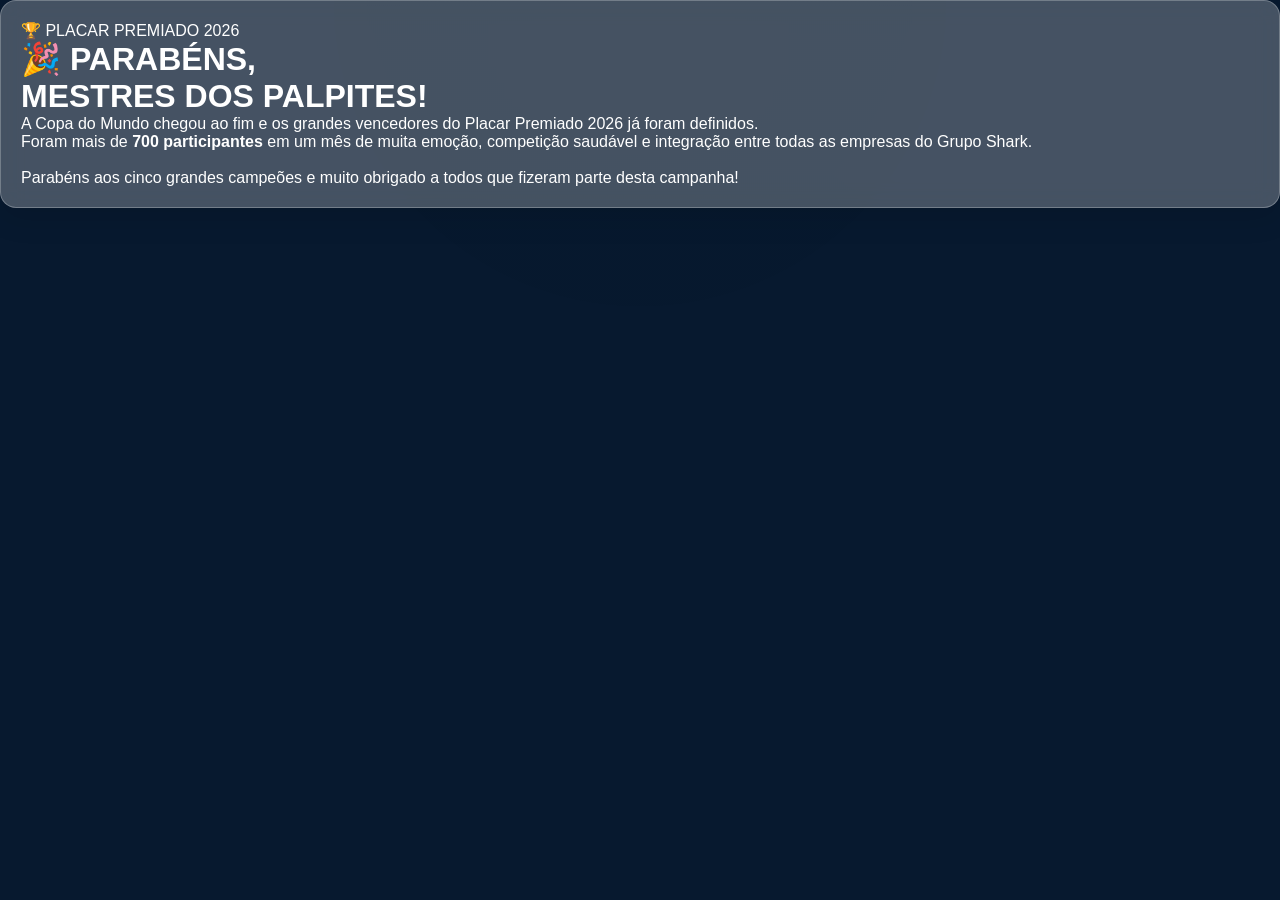
==== index.html @ d7ca9339 "Atualizar o index.html" ====
<!DOCTYPE html>

<html lang="pt-BR">

<head>

    <meta charset="UTF-8">

    <meta name="viewport"
          content="width=device-width, initial-scale=1.0">

    <title>Placar Premiado 2026</title>

    <link rel="stylesheet" href="style.css">

</head>

<body>

<div class="hero">

    <div class="card">

        <div class="copa">

            🏆 PLACAR PREMIADO 2026

        </div>

        <h1>

            🎉 PARABÉNS,<br>

            MESTRES DOS PALPITES!

        </h1>

        <p class="subtitulo">

            A Copa do Mundo chegou ao fim e os grandes vencedores do
            Placar Premiado 2026 já foram definidos.

        </p>

        <p class="texto">

            Foram mais de <strong>700 participantes</strong> em um mês
            de muita emoção, competição saudável e integração entre
            todas as empresas do Grupo Shark.

            <br><br>

            Parabéns aos cinco grandes campeões e muito obrigado a todos
            que fizeram parte desta campanha!

        </p>

    </div>

</div>

</body>

</html>
---- style.css ----
*{
  margin:0;
  padding:0;
  box-sizing:border-box;
}

body{

  background:

  linear-gradient(
    rgba(0,25,50,.40),
    rgba(0,25,50,.50)
  ),

  url('https://images.unsplash.com/photo-1517927033932-b3d18e61fb3a?q=80&w=2070');

  background-size:cover;
  background-position:center;
  background-attachment:fixed;

}

.topo{

  background:#002f6c;

  border-bottom:3px solid #f7c600;

  padding:20px 40px;

  width:100%;

  box-sizing:border-box;

  box-shadow:
    0 4px 15px rgba(0,0,0,.25);

}

.topo .container{

  max-width:1400px;

  margin:auto;

}

.topo h1{

  color:white;

  font-size:56px;

  font-weight:900;

  margin:0;

}

.topo div{

  color:white;

}

.container{
  max-width:1400px;
  margin:auto;
  padding:20px;
}

.card{

  background:rgba(255,255,255,.25);

  backdrop-filter:blur(12px);

  -webkit-backdrop-filter:blur(12px);

  border-radius:16px;

  padding:20px;

  margin-bottom:20px;

  box-shadow:
    0 10px 30px rgba(0,0,0,.10);

  border:1px solid rgba(255,255,255,.25);

}

.card h2{

  margin-bottom:20px;

  color:#ffffff;

  font-weight:900;

   text-shadow:
    0 2px 10px rgba(0,0,0,.55);

}

input,
select{

  width:100%;

  height:52px;

  padding:0 15px;

  border:1px solid #d5dbe3;

  border-radius:10px;

  background:#fff;

  font-size:16px;

  color:#333;

  margin-top:10px;

  margin-bottom:10px;

  outline:none;

  transition:all .2s;

}

button{

  background:#00a651;
  color:#fff;

  border:none;
  border-radius:8px;

  padding:12px 20px;

  margin-top:15px;

  cursor:pointer;

  font-weight:bold;

  transition:0.2s;

}

button:hover{
  transform:scale(1.03);
}


.jogo h3{

  font-size:28px;
  margin-bottom:15px;

  color:#002244;

}

.inputs-jogo input{
  width:120px;
  height:50px;
  text-align:center;
  font-size:20px;
  font-weight:bold;
}

.menu{

  display:flex;
  gap:15px;

  margin-bottom:25px;

}

.menu button{

  background:linear-gradient(
    135deg,
    #002244,
    #004080
  );

  border:none;

}

.top5{

  margin-top:15px;
}

.top5 div{

  padding:10px;
  border-bottom:1px solid rgba(255,255,255,0.2);

}

.login-grid{
  display:grid;
  grid-template-columns:1fr 1fr;
  gap:20px;
  max-width:1400px;
  margin:60px auto;
}

#loading{

  position:fixed;
  inset:0;

  background:rgba(255,255,255,0.8);

  display:none;

  align-items:center;
  justify-content:center;

  z-index:9999;

}

.loader{

  width:60px;
  height:60px;

  border:6px solid #ddd;
  border-top:6px solid #00a651;

  border-radius:50%;

  animation:girar 1s linear infinite;

}

@keyframes girar{

  from{
    transform:rotate(0deg);
  }

  to{
    transform:rotate(360deg);
  }

}

/* REMOVE SETAS INPUT NUMBER */

input[type=number]::-webkit-inner-spin-button,
input[type=number]::-webkit-outer-spin-button {

  -webkit-appearance: none;
  margin: 0;

}

input[type=number] {

  -moz-appearance: textfield;

}


input:focus,
select:focus{

  border-color:#00a651;

  box-shadow:0 0 0 3px rgba(0,166,81,.12);

}

.termo-box{

  margin-top:18px;

}

.termo-label{

  display:flex;

  align-items:center;

  gap:10px;

  font-size:16px;

  cursor:pointer;

  color:#ffffff;

}

.termo-label input[type=checkbox]{

  width:18px;

  height:18px;

  margin:0;

  cursor:pointer;

}

/* ========= HOME HERO ========= */

.hero-home{

  position:relative;

  min-height:100vh;

  background-attachment:fixed;

  background:
  linear-gradient(
    rgba(0,20,40,0.75),
    rgba(0,20,40,0.82)
  ),

  url('https://images.unsplash.com/photo-1517927033932-b3d18e61fb3a?q=80&w=2070');

  background-size:cover;

  background-position:center;

  display:flex;

  align-items:center;

  justify-content:center;

  overflow:hidden;

}

.overlay-home{

  position:absolute;

  inset:0;

  backdrop-filter:blur(2px);

}

.hero-content{

  position:relative;

  z-index:2;
  
  max-width:780px;

  padding:40px;

  text-align:center;

  color:#fff;

}

.hero-logo{

  width:220px;

  height:auto;

  margin-bottom:35px;

  background:transparent;

  padding:0;

  border-radius:0;

  box-shadow:none;

  filter:
    drop-shadow(0 4px 12px rgba(0,0,0,.35));

  transition:.3s;

}

.hero-logo:hover{

  transform:scale(1.05);

}

.copa-badge{

  display:inline-block;

  background:rgba(255,255,255,0.12);

  border:1px solid rgba(255,255,255,0.2);

  padding:10px 20px;

  border-radius:999px;

  margin-bottom:25px;

  font-size:14px;

  letter-spacing:1px;

  backdrop-filter:blur(8px);

}

.hero-home h1{

  font-size:72px;

  line-height:1;

  margin-bottom:25px;

  font-weight:900;

  letter-spacing:-2px;

  text-shadow:
    0 4px 30px rgba(0,0,0,0.4);

}

.hero-home p{

  font-size:24px;

  font-weight:600;

  line-height:1.6;

  max-width:800px;

  margin:0 auto 40px auto;

  color:#fff;

  text-shadow:
    0 2px 8px rgba(0,0,0,0.8);

}

.hero-buttons{

  display:flex;

  justify-content:center;

  gap:20px;

  flex-wrap:wrap;

}

.btn-home{

  background:#00b85c;
  letter-spacing:0.5px;
text-transform:uppercase;

  color:#fff;

  border:none;

  border-radius:14px;

  padding:18px 36px;

  font-size:18px;

  font-weight:700;

  cursor:pointer;

  transition:0.25s;

  box-shadow:
    0 10px 30px rgba(0,184,92,0.3);
    

}

.btn-home:hover{

  transform:
    translateY(-3px)
    scale(1.03);

}



body::before{

  content:'🏆';

  position:fixed;

  right:30px;

  bottom:20px;

  font-size:120px;

  opacity:.03;

  pointer-events:none;

  z-index:0;

}



.confronto-copa{

  display:flex;

  align-items:center;

  justify-content:center;

  gap:15px;

  text-align:center;

  font-size:30px;

  color:#002244;

  margin-bottom:15px;

}

.vs-copa{

  color:#00a651;

  font-size:36px;

  font-weight:900;

}



/* ======================================== */
/* CHAVEAMENTO FIFA */
/* ======================================== */

.chaveamento-fifa{

  display:flex;

  gap:15px;

  align-items:center;

  overflow-x:auto;

  padding:20px;

}

.coluna-fase{

  min-width:220px;

}

/* OITAVAS */

.oitavas .partida-fifa{

  margin-bottom:32px;

}

/* QUARTAS */

.quartas{

  margin-top:70px;

}

.quartas .partida-fifa{

  margin-bottom:68px;

}

/* SEMIFINAL */

.semi{

  margin-top:140px;

}

.semi .partida-fifa{

  margin-bottom:140px;

}

/* FINAL */

.final{

  margin-top:200px;

}

/* TITULOS */

.titulo-fase{

  text-align:center;

  font-size:18px;

  font-weight:800;

  color:#002244;

  margin-bottom:10px;

}

/* PARTIDAS */

.partida-fifa{

  background:#fff;

  border-left:5px solid #00a651;

  border-radius:16px;

  margin-bottom:16px;

  min-width:240px;

  overflow:hidden;

  box-shadow:
    0 4px 12px rgba(0,0,0,.08);

}

/* TIMES */

.time-fifa{

  padding:12px 14px;

  font-size:14px;

  font-weight:700;

  color:#002244;

}

.time-fifa + .time-fifa{

  border-top:1px solid #edf2f7;

}

/* REMOVE TODAS AS LINHAS */

.partida-fifa::before,
.partida-fifa::after{

  display:none !important;

}

/* ========================= */
/* PALPITES MATA-MATA */
/* ========================= */

.grade-mata{

  display:grid;

  grid-template-columns:
    repeat(auto-fill,minmax(350px,350px));

  gap:15px;

  margin-top:15px;

  justify-content:start;

}

.mata-palpite{

  background:#fff;

  border-radius:18px;

  padding:18px;

  border:1px solid #e5e7eb;

  box-shadow:
    0 6px 20px rgba(0,0,0,.08);

}

.confronto-titulo{

  display:flex;

  justify-content:center;

  align-items:center;

  gap:15px;

  margin-bottom:15px;

}

.time-confronto{

  display:flex;

  flex-direction:column;

  align-items:center;

  gap:6px;

}

.bandeira-time{

  font-size:28px;

}

.nome-time{

  font-size:16px;

  font-weight:800;

  color:#002244;

}

.vs-mata{

  color:#00a651;

  font-size:22px;

  font-weight:900;

}

.escolha-vencedor{

  display:grid;

  grid-template-columns:1fr 1fr;

  gap:10px;

}

.btn-time{

  background:#ffffff !important;
  
  color:#002244 !important;

  border:2px solid #d8e0e8;

  border-radius:12px;

  padding:12px;

  min-height:50px;

  margin-top:0;

  font-size:14px;

  font-weight:700;

}

.btn-time:hover{

  border-color:#00a651;

  background:#f5fff8;

}

.btn-time.selecionado{

  background:#f0fff6 !important;

  border:3px solid #00a651;

  color:#00a651 !important;

  font-weight:900;

  box-shadow:
    0 0 0 4px rgba(0,166,81,.12);

}

/* ======================================== */
/* PERFIL */
/* ======================================== */

.perfil-grid{

  display:grid;

  grid-template-columns:
    repeat(auto-fit,minmax(220px,1fr));

  gap:15px;

}

.perfil-item{

  background:#f8fafc;

  border-radius:12px;

  padding:15px;

  border:1px solid #e5e7eb;

  overflow:hidden;

}

.perfil-item strong{

  display:block;

  color:#002244;

  margin-bottom:5px;

  font-size:14px;

}

.perfil-item span{

  font-size:16px;

  font-weight:700;

  color:#333;

  display:block;

  white-space:nowrap;

  overflow:hidden;

  text-overflow:ellipsis;

}

.perfil-kpis{

  display:grid;

  grid-template-columns:
    repeat(4,1fr);

  gap:15px;

  margin-top:25px;

}

.kpi-perfil{

  text-align:center;

  background:#fff;

  border-radius:18px;

  padding:25px;

  box-shadow:
    0 4px 15px rgba(0,0,0,.08);

}

.kpi-perfil h3{

  font-size:34px;

  color:#00a651;

  margin:10px 0;

}

.kpi-perfil span{

  color:#666;

  font-size:14px;

  font-weight:600;

}

.perfil-historico{

  margin-top:25px;

  background:#fff;

  border-radius:16px;

  padding:20px;

  box-shadow:
    0 4px 12px rgba(0,0,0,.08);

}

.perfil-historico h3{

  color:#002244;

  margin-bottom:15px;

}

.item-historico{

  padding:10px 0;

  border-bottom:1px solid #edf2f7;

}

.item-historico:last-child{

  border-bottom:none;

}

.btn-regulamento{

  display:inline-block;

  background:#00a651;

  color:#fff;

  padding:12px 20px;

  border-radius:10px;

  text-decoration:none;

  font-weight:700;

}

/* ========================= */
/* PREMIAÇÃO COPA */
/* ========================= */

.premios-topo{

  display:flex;

  justify-content:center;

  align-items:flex-start;

  gap:25px;

  margin-bottom:30px;

  flex-wrap:wrap;

}

.premios-baixo{

  display:flex;

  justify-content:center;

  gap:25px;

  flex-wrap:wrap;

}

.premio-card{

  width:260px;

  background:#fff;

  border-radius:18px;

  overflow:hidden;

  position:relative;

  text-align:center;

  box-shadow:
    0 8px 20px rgba(0,0,0,.10);

  transition:.25s;

}

.premio-card:hover{

  transform:translateY(-6px);

}

.premio-card::before{

  content:'';

  position:absolute;

  top:8px;
  left:8px;
  right:8px;
  bottom:8px;

  border:2px solid #e2e8f0;

  pointer-events:none;

}

.premio-img{

  width:100%;

  height:260px;

  object-fit:cover;

  border:4px solid #ececec;

}

.premio-posicao{

  font-size:22px;

  font-weight:900;

  color:#002244;

  margin-top:15px;

}

.premio-card p{

  padding:0 15px 20px;

  color:#555;

  font-weight:600;

}

/* CORES */

.ouro{
  border-top:8px solid #FFD700;
}

.prata{
  border-top:8px solid #C0C0C0;
}

.bronze{
  border-top:8px solid #CD7F32;
}

/* ========================= */
/* TOP 3 FIFA                */
/* ========================= */

.rk1{

  border-top:8px solid #FFD700;

}

.rk2{

  border-top:8px solid #C0C0C0;

}

.rk3{

  border-top:8px solid #CD7F32;

}

.rk4{

  border-top:8px solid #3498db;

}

.rk5{

  border-top:8px solid #9b59b6;

}

/* ======================================== */
/* MOBILE PERFIL */
/* ======================================== */

@media(max-width:768px){

  .perfil-kpis{

    grid-template-columns:
      repeat(2,1fr);

  }

}

/* ======================================== */
/* MOBILE */
/* ======================================== */

@media(max-width:768px){

  /* TOPO */

  .topo h1{

    font-size:28px;

  }

  .container{

    padding:10px;

  }

  /* MENU */

  .menu{

    display:grid;

    grid-template-columns:1fr 1fr;

    gap:10px;

  }

  .menu button{

    width:100%;

    margin-top:0;

  }

  /* LOGIN */

  .login-grid{

    grid-template-columns:1fr;

  }

  /* JOGOS */

  .inputs-jogo input{

    font-size:20px;

  }

  /* HERO */

  .hero-home{

    min-height:auto;

    padding:40px 20px;

  }

  .hero-home h1{

    font-size:42px;

    line-height:1.1;

  }

  .hero-home p{

    font-size:18px;

  }

  .hero-logo{

    width:100px;

  }

  .hero-content{

    padding:20px;

  }

  .hero-buttons{

    flex-direction:column;

  }

  .btn-home{

    width:100%;

  }

  /* PREMIAÇÃO */

  .premios-topo,
  .premios-baixo{

    flex-direction:column;

    align-items:center;

    gap:20px;

  }

  .premio-card{

    width:100%;

    max-width:320px;

    min-height:auto;

  }

  .ouro,
  .prata,
  .bronze{

    transform:none;

  }

  /* CHAVEAMENTO */

  .chaveamento-fifa{

    overflow-x:auto;

    padding:10px;

  }

  .coluna-fase{

    min-width:220px;

  }

  .partida-fifa{

    min-width:220px;

  }

  /* PALPITES MATA-MATA */

  .grade-mata{

    grid-template-columns:1fr;

  }

  .confronto-titulo{

    flex-wrap:wrap;

    gap:8px;

  }

  .escolha-vencedor{

    grid-template-columns:1fr;

  }

  .btn-time{

    width:100%;

  }

}


/* ===================================== */
/* RANKING ESTILO PREMIAÇÃO */
/* ===================================== */

.ranking-card{

  width:180px;

  background:#fff;

  border-radius:18px;

  overflow:hidden;

  position:relative;

  text-align:center;

  box-shadow:
    0 8px 20px rgba(0,0,0,.10);

  transition:.25s;

}

.ranking-card:hover{

  transform:translateY(-6px);

}

.ranking-card::before{

  content:'';

  position:absolute;

  top:8px;
  left:8px;
  right:8px;
  bottom:8px;

  border:2px solid #e2e8f0;

  pointer-events:none;

}
.ranking-img{

  width:100%;

  height:90px;

  display:flex;

  align-items:center;

  justify-content:center;

  font-size:50px;

  border:4px solid #ececec;

}

.ranking-posicao{

  font-size:18px;

  font-weight:900;

  color:#002244;

  margin-top:15px;

}

.ranking-card p{

  padding:0 15px 20px;

  color:#555;

  font-weight:600;

}

.ranking-card p strong{

  display:block;

  margin-top:10px;

  font-size:22px;

  color:#00a651;

}

.ranking-nome{

  min-height:45px;

  display:flex;

  align-items:center;

  justify-content:center;

  text-align:center;

  padding:0 8px;

  font-size:15px;

  font-weight:800;

  color:#444;

  line-height:1.1;

}

.ranking-selo{

  position:absolute;

  top:10px;

  right:-30px;

  background:#00a651;

  color:#fff;

  font-size:10px;

  font-weight:700;

  padding:4px 35px;

  transform:rotate(45deg);

  z-index:10;

}

.top5-fifa{
  display:flex !important;
  justify-content:center;
  align-items:flex-start;
  gap:20px;
  flex-wrap:wrap;
}

body::before{

  content:'';

  position:fixed;

  inset:0;

  background:
    radial-gradient(
      circle at top center,
      rgba(255,215,0,.12),
      transparent 60%
    );

  pointer-events:none;

  z-index:-1;

}

.regulamento-bloco{

  background:rgba(255,255,255,.35);

  backdrop-filter:blur(8px);

  border:1px solid rgba(255,255,255,.15);

  border-radius:16px;

  padding:25px;

  margin-bottom:20px;

}

.regulamento-bloco h3{

  color:#002244;

  margin-bottom:15px;

  font-size:28px;

  font-weight:900;

  text-shadow:none;

}

.regulamento-bloco ul{

  list-style:none;

  padding:0;

}

.regulamento-bloco li{

  color:#1f2937;

  line-height:1.8;

  margin-bottom:10px;

  font-weight:600;

  text-shadow:none;

}

/* ======================================== */
/* MOBILE FINAL - AJUSTES GERAIS */
/* ======================================== */

@media (max-width:768px){

  body{
    overflow-x:hidden;
  }

  .container{
    padding:8px;
  }

  .card{
    padding:15px;
    border-radius:12px;
  }

  /* TOPO */

  .topo{
    padding:12px;
  }

  .topo h1{
    font-size:26px !important;
  }

  /* HERO */

  .hero-content{
    padding:15px;
  }

  .hero-logo{
    width:120px;
    margin-bottom:20px;
  }

  .hero-home h1{
    font-size:48px !important;
    line-height:1.1;
    margin-bottom:15px;
  }

  .hero-home p{
    font-size:16px !important;
    line-height:1.5;
    margin-bottom:25px;
  }

  .hero-buttons{
    gap:10px;
  }

  .btn-home{
    width:100%;
    min-width:unset !important;
    padding:15px;
    font-size:16px;
  }

  /* LOGIN */

  .login-grid{
    display:block !important;
  }

  #login,
  #cadastro{
    width:100%;
    margin-bottom:20px;
  }

  /* MENU */

  .menu{
    display:grid;
    grid-template-columns:1fr 1fr;
    gap:8px;
  }

  .menu button{
    width:100%;
    font-size:13px;
    padding:10px;
  }

  /* JOGOS */

  .jogo h3{
    font-size:20px;
    text-align:center;
  }

  .inputs-jogo{
    gap:10px;
  }

  .inputs-jogo input{
    height:50px;
    font-size:22px;
  }

  /* PERFIL */

  .perfil-grid{
    grid-template-columns:1fr;
  }

  .perfil-kpis{
    grid-template-columns:1fr 1fr;
    gap:10px;
  }

  .kpi-perfil{
    padding:15px;
  }

  .kpi-perfil h3{
    font-size:26px;
  }

  /* ESTATÍSTICAS */

  #estatisticasPainel > div{
    grid-template-columns:1fr !important;
  }

  /* CLASSIFICAÇÃO */

  table{
    min-width:650px;
  }

  /* PREMIAÇÃO */

  .premio-card{
    width:100%;
    max-width:320px;
  }

  .premio-img{
    height:220px;
    object-fit:contain;
    background:#fff;
  }

  /* RANKING */

  .top5-fifa{
    display:grid !important;
    grid-template-columns:1fr !important;
  }

  .ranking-card{
    width:100% !important;
    flex:none !important;
  }

}

.link-regulamento{

  color:#ffffff !important;

  font-size:13px;

  font-weight:600;

  text-decoration:underline;

  text-underline-offset:3px;

}

.link-regulamento:visited{

  color:#ffffff !important;

}

.link-regulamento:hover{

  opacity:.85;

}

/* ======================================== */
/* PALPITES */
/* ======================================== */

#listaJogos{

  width:100%;

}

.jogo{

  width:calc(50% - 10px);

  display:inline-block;

  vertical-align:top;

  background:rgba(255,255,255,.92);

  border-radius:18px;

  padding:25px;

  margin-bottom:20px;

  box-sizing:border-box;

  box-shadow:
    0 8px 20px rgba(0,0,0,.12);

}

.jogo h3{

  color:#002244;

  font-size:34px;

  font-weight:900;

  margin-bottom:15px;

}

.jogo p{

  color:#555;

  margin-bottom:8px;

  font-size:16px;

}

.jogo input{

  width:100px !important;

  height:55px;

  text-align:center;

  font-size:28px;

  font-weight:900;

  margin:0;

}

@media(max-width:900px){

  .jogo{

    width:100%;

  }

}



*{

    margin:0;
    padding:0;
    box-sizing:border-box;

}

body{

    font-family:Arial,Helvetica,sans-serif;

    background:#07192f;

    color:#fff;

    min-height:100vh;

}
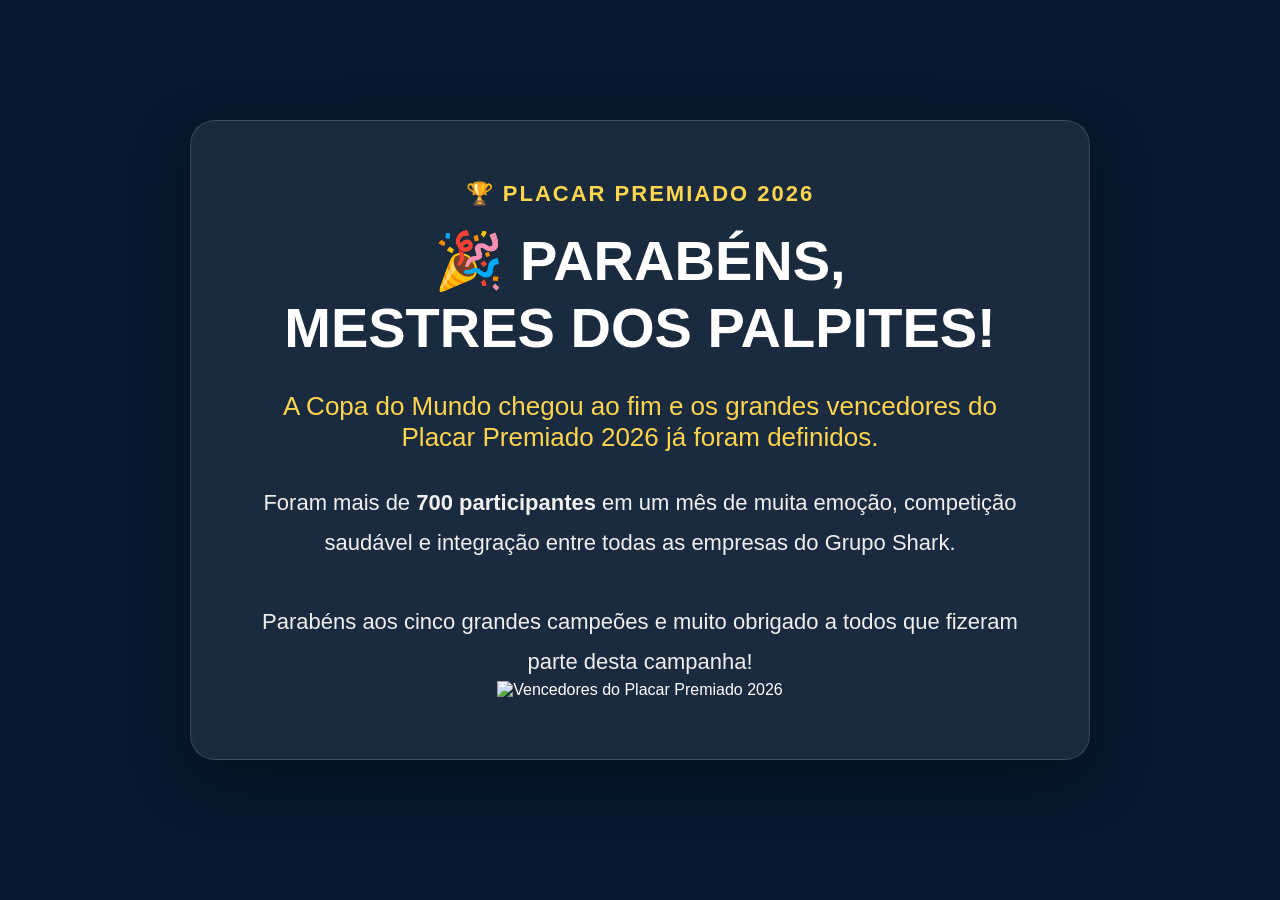
==== commit ca4907f0: "Atualizar o index.html" ====
--- a/index.html
+++ b/index.html
@@ -55,6 +55,18 @@
 
         </p>
 
+<div class="fotoVencedores">
+
+    <img
+
+        src="img/vencedores2026.jpg"
+
+        alt="Vencedores do Placar Premiado 2026"
+
+    >
+
+</div>
+
     </div>
 
 </div>
--- a/style.css
+++ b/style.css
@@ -1884,4 +1884,84 @@
 
     min-height:100vh;
 
+}
+
+.hero{
+
+    min-height:100vh;
+
+    display:flex;
+
+    justify-content:center;
+
+    align-items:center;
+
+    padding:40px;
+
+}
+
+.card{
+
+    width:100%;
+
+    max-width:900px;
+
+    background:rgba(255,255,255,.08);
+
+    border:1px solid rgba(255,255,255,.15);
+
+    border-radius:25px;
+
+    padding:60px;
+
+    text-align:center;
+
+    backdrop-filter:blur(10px);
+
+    box-shadow:0 20px 60px rgba(0,0,0,.35);
+
+}
+
+.copa{
+
+    color:#FFD54F;
+
+    font-size:22px;
+
+    font-weight:bold;
+
+    letter-spacing:2px;
+
+    margin-bottom:20px;
+
+}
+
+h1{
+
+    font-size:56px;
+
+    line-height:1.2;
+
+    margin-bottom:30px;
+
+}
+
+.subtitulo{
+
+    font-size:26px;
+
+    color:#FFD54F;
+
+    margin-bottom:30px;
+
+}
+
+.texto{
+
+    font-size:22px;
+
+    line-height:1.8;
+
+    color:#f0f0f0;
+
 }
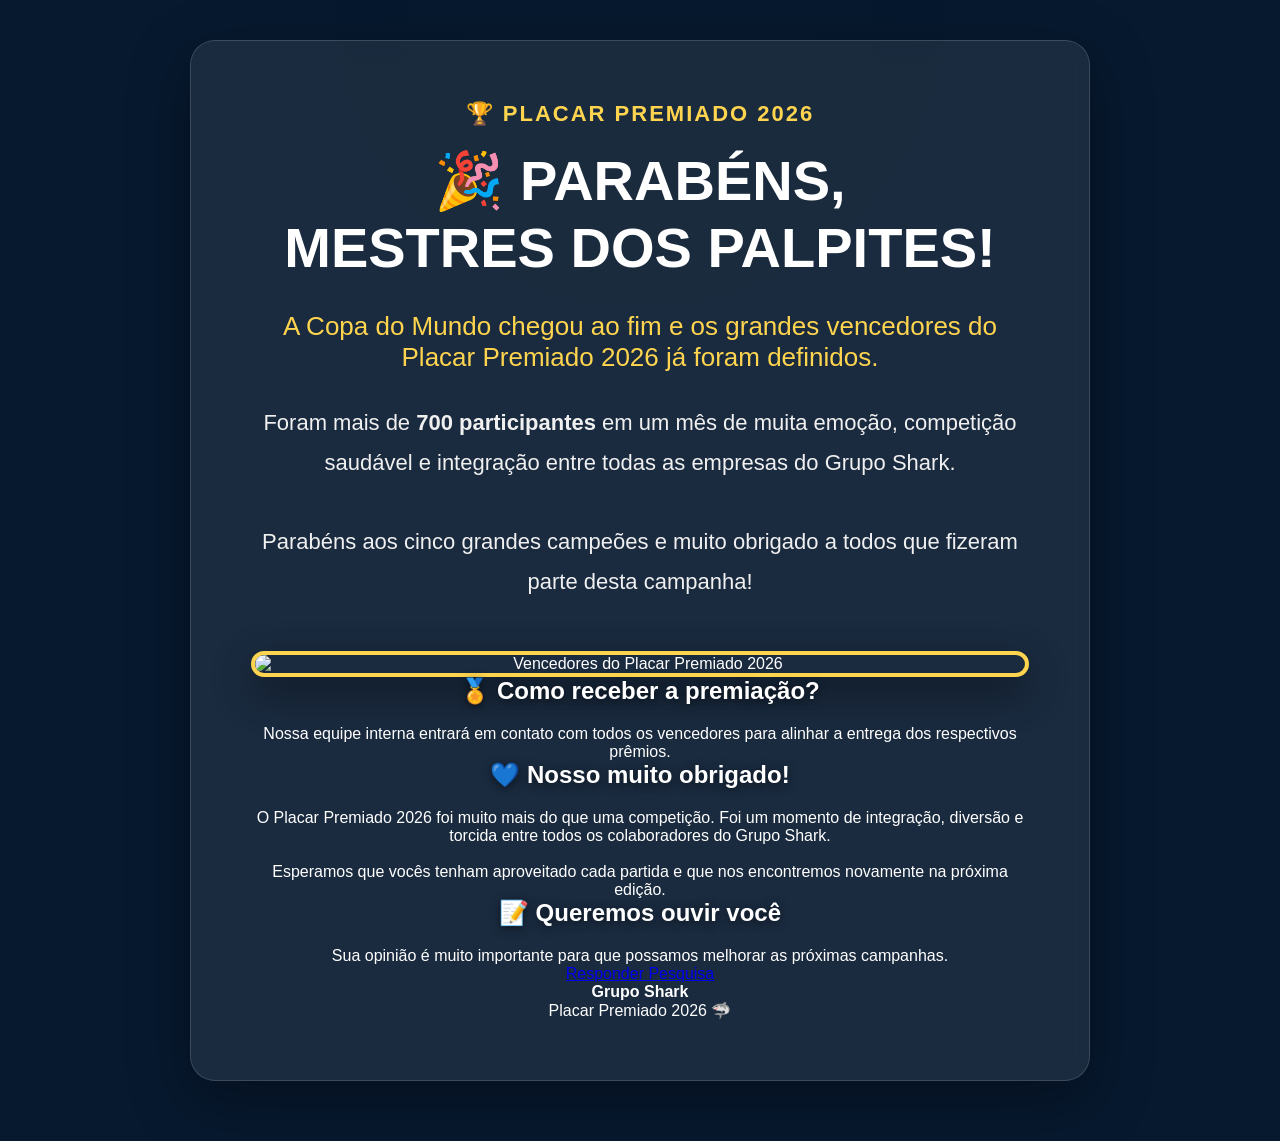
==== commit 4fcd22b1: "Atualizar o index.html" ====
--- a/index.html
+++ b/index.html
@@ -67,6 +67,79 @@
 
 </div>
 
+<div class="informacoes">
+
+    <div class="bloco">
+
+        <h2>🏅 Como receber a premiação?</h2>
+
+        <p>
+
+            Nossa equipe interna entrará em contato com todos os vencedores
+            para alinhar a entrega dos respectivos prêmios.
+
+        </p>
+
+    </div>
+
+    <div class="bloco">
+
+        <h2>💙 Nosso muito obrigado!</h2>
+
+        <p>
+
+            O Placar Premiado 2026 foi muito mais do que uma competição.
+            Foi um momento de integração, diversão e torcida entre todos os
+            colaboradores do Grupo Shark.
+
+            <br><br>
+
+            Esperamos que vocês tenham aproveitado cada partida e que nos
+            encontremos novamente na próxima edição.
+
+        </p>
+
+    </div>
+
+    <div class="bloco">
+
+        <h2>📝 Queremos ouvir você</h2>
+
+        <p>
+
+            Sua opinião é muito importante para que possamos melhorar
+            as próximas campanhas.
+
+        </p>
+
+        <a
+
+            href="https://forms.gle/aRUSyw2j5bF3uCq7A"
+
+            target="_blank"
+
+            class="botao"
+
+        >
+
+            Responder Pesquisa
+
+        </a>
+
+    </div>
+
+</div>
+
+<footer>
+
+    <strong>Grupo Shark</strong>
+
+    <br>
+
+    Placar Premiado 2026 🦈
+
+</footer>
+
     </div>
 
 </div>
--- a/style.css
+++ b/style.css
@@ -1964,4 +1964,37 @@
 
     color:#f0f0f0;
 
+}
+
+.fotoVencedores{
+
+    margin-top:50px;
+
+}
+
+.fotoVencedores img{
+
+    width:100%;
+
+    max-width:850px;
+
+    display:block;
+
+    margin:auto;
+
+    border-radius:20px;
+
+    border:4px solid #FFD54F;
+
+    box-shadow:
+        0 15px 40px rgba(0,0,0,.45);
+
+    transition:.4s;
+
+}
+
+.fotoVencedores img:hover{
+
+    transform:scale(1.02);
+
 }
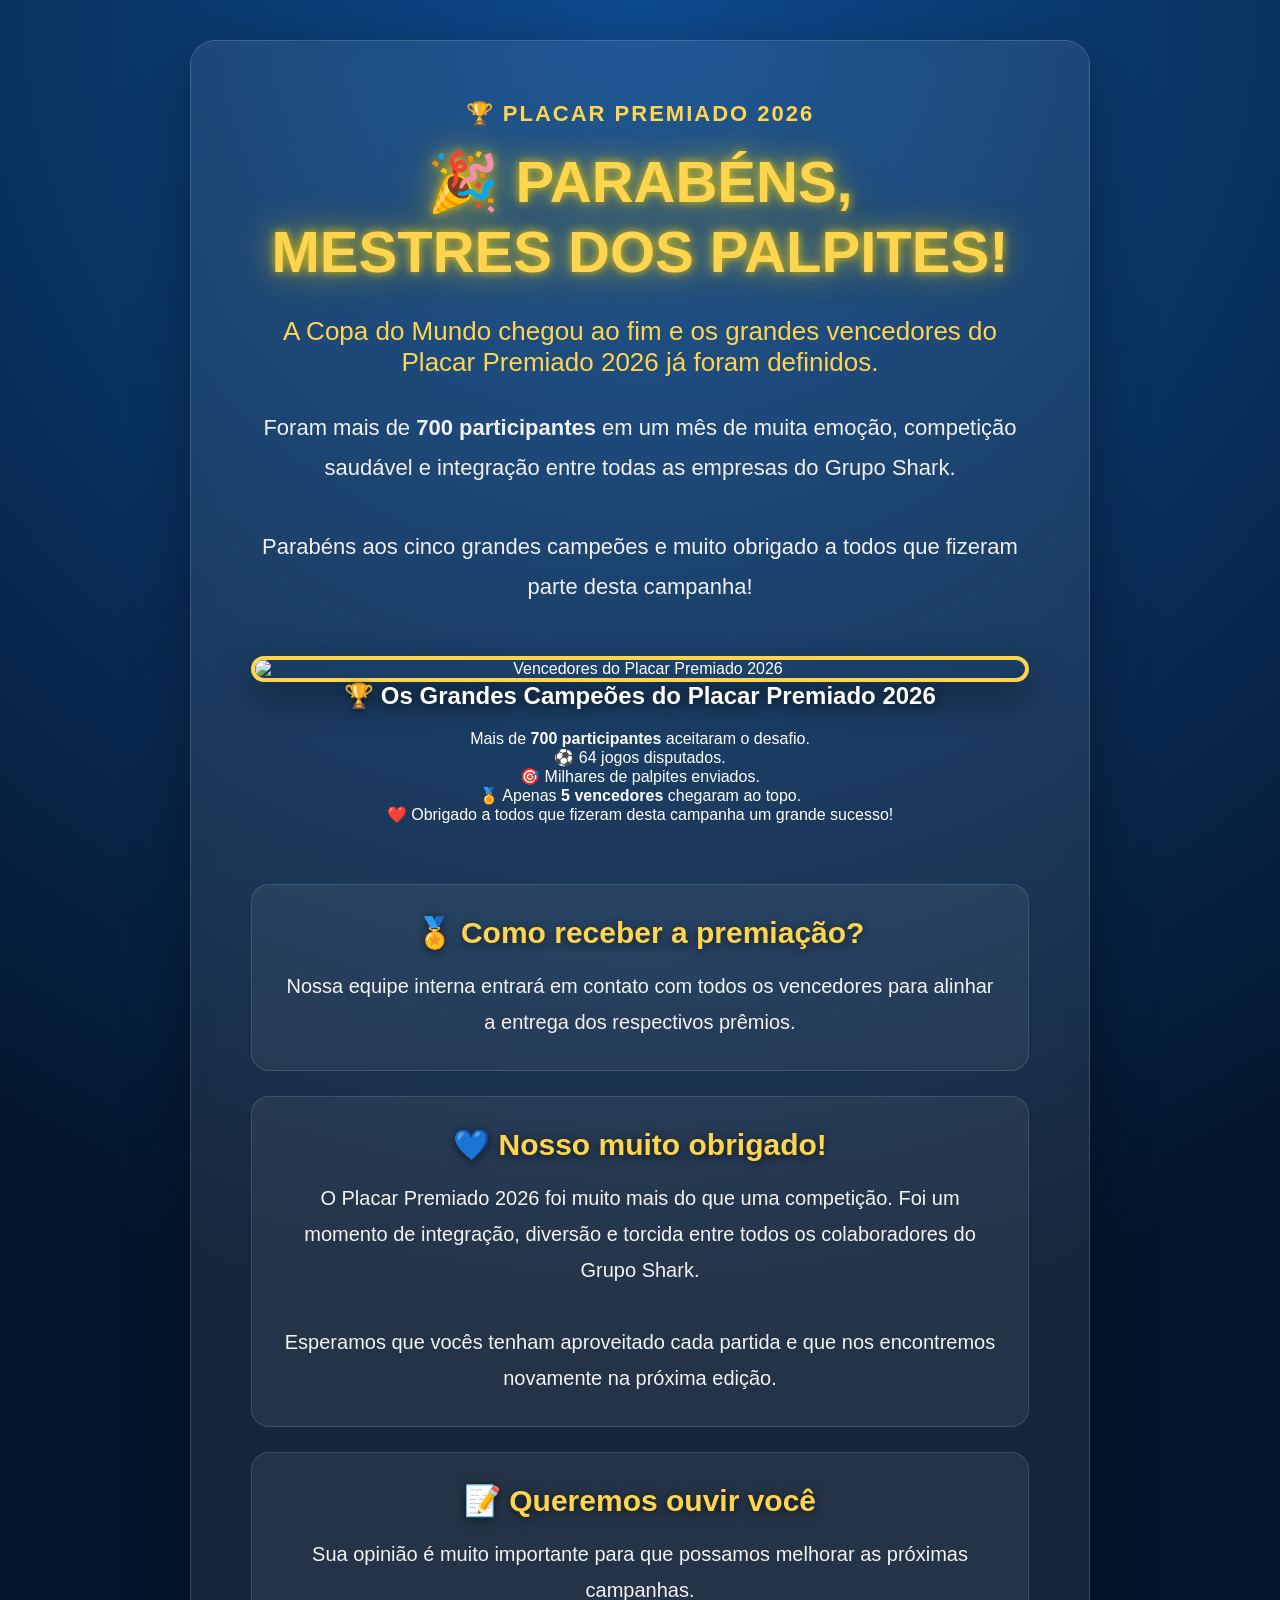
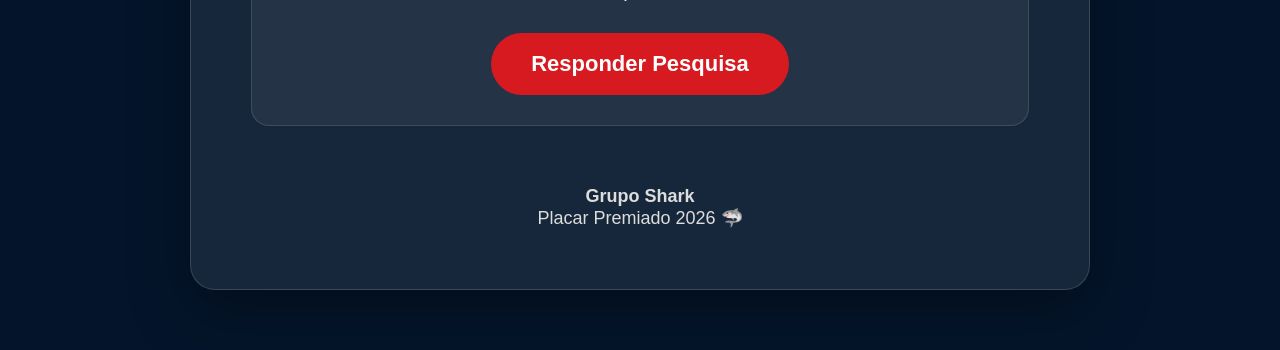
==== commit 920a4fc8: "Atualizar o index.html" ====
--- a/index.html
+++ b/index.html
@@ -67,6 +67,48 @@
 
 </div>
 
+<div class="destaque">
+
+    <h2>
+
+        🏆 Os Grandes Campeões do Placar Premiado 2026
+
+    </h2>
+
+    <div class="linha"></div>
+
+    <p>
+
+        Mais de <strong>700 participantes</strong> aceitaram o desafio.
+
+    </p>
+
+    <p>
+
+        ⚽ 64 jogos disputados.
+
+    </p>
+
+    <p>
+
+        🎯 Milhares de palpites enviados.
+
+    </p>
+
+    <p>
+
+        🏅 Apenas <strong>5 vencedores</strong> chegaram ao topo.
+
+    </p>
+
+    <p>
+
+        ❤️ Obrigado a todos que fizeram desta campanha um grande sucesso!
+
+    </p>
+
+</div>
+
 <div class="informacoes">
 
     <div class="bloco">
@@ -144,6 +186,51 @@
 
 </div>
 
+
+<script src="https://cdn.jsdelivr.net/npm/canvas-confetti@1.9.3/dist/confetti.browser.min.js"></script>
+
+<script>
+
+window.onload=function(){
+
+    const fim=Date.now()+5000;
+
+    const intervalo=setInterval(()=>{
+
+        if(Date.now()>fim){
+
+            clearInterval(intervalo);
+
+            return;
+
+        }
+
+        confetti({
+
+            particleCount:6,
+
+            spread:80,
+
+            origin:{x:0}
+
+        });
+
+        confetti({
+
+            particleCount:6,
+
+            spread:80,
+
+            origin:{x:1}
+
+        });
+
+    },250);
+
+};
+
+</script>
+
 </body>
 
 </html>
--- a/style.css
+++ b/style.css
@@ -1878,12 +1878,15 @@
 
     font-family:Arial,Helvetica,sans-serif;
 
-    background:#07192f;
+    background:
+    radial-gradient(circle at top,#0d4c8f,#04152b 65%);
 
     color:#fff;
 
     min-height:100vh;
 
+    overflow-x:hidden;
+
 }
 
 .hero{
@@ -1938,11 +1941,23 @@
 
 h1{
 
-    font-size:56px;
+    font-size:58px;
 
     line-height:1.2;
 
     margin-bottom:30px;
+
+    color:#FFD54F;
+
+    text-shadow:
+
+        0 0 10px rgba(255,215,0,.8),
+
+        0 0 30px rgba(255,215,0,.5),
+
+        0 0 60px rgba(255,215,0,.3);
+
+    animation:brilho 2s infinite alternate;
 
 }
 
@@ -1997,4 +2012,140 @@
 
     transform:scale(1.02);
 
+}
+
+.informacoes{
+
+    margin-top:60px;
+
+}
+
+.bloco{
+
+    background:rgba(255,255,255,.06);
+
+    border:1px solid rgba(255,255,255,.12);
+
+    border-radius:18px;
+
+    padding:30px;
+
+    margin-bottom:25px;
+
+}
+
+.bloco h2{
+
+    color:#FFD54F;
+
+    margin-bottom:18px;
+
+    font-size:30px;
+
+}
+
+.bloco p{
+
+    font-size:20px;
+
+    line-height:1.8;
+
+    color:#f3f3f3;
+
+}
+
+.botao{
+
+    display:inline-block;
+
+    margin-top:25px;
+
+    padding:18px 40px;
+
+    background:#d71920;
+
+    color:#fff;
+
+    text-decoration:none;
+
+    border-radius:50px;
+
+    font-size:22px;
+
+    font-weight:bold;
+
+    transition:.3s;
+
+}
+
+.botao:hover{
+
+    background:#b90f1b;
+
+    transform:scale(1.05);
+
+}
+
+footer{
+
+    margin-top:60px;
+
+    text-align:center;
+
+    color:#ddd;
+
+    font-size:18px;
+
+}
+
+@keyframes brilho{
+
+    from{
+
+        text-shadow:
+
+            0 0 10px #FFD54F,
+
+            0 0 25px #FFD54F;
+
+    }
+
+    to{
+
+        text-shadow:
+
+            0 0 20px #FFD54F,
+
+            0 0 50px #FFD54F,
+
+            0 0 80px #FFD54F;
+
+    }
+
+}
+
+.card{
+
+    animation:subir 1s ease;
+
+}
+
+@keyframes subir{
+
+    from{
+
+        opacity:0;
+
+        transform:translateY(60px);
+
+    }
+
+    to{
+
+        opacity:1;
+
+        transform:translateY(0);
+
+    }
+
 }
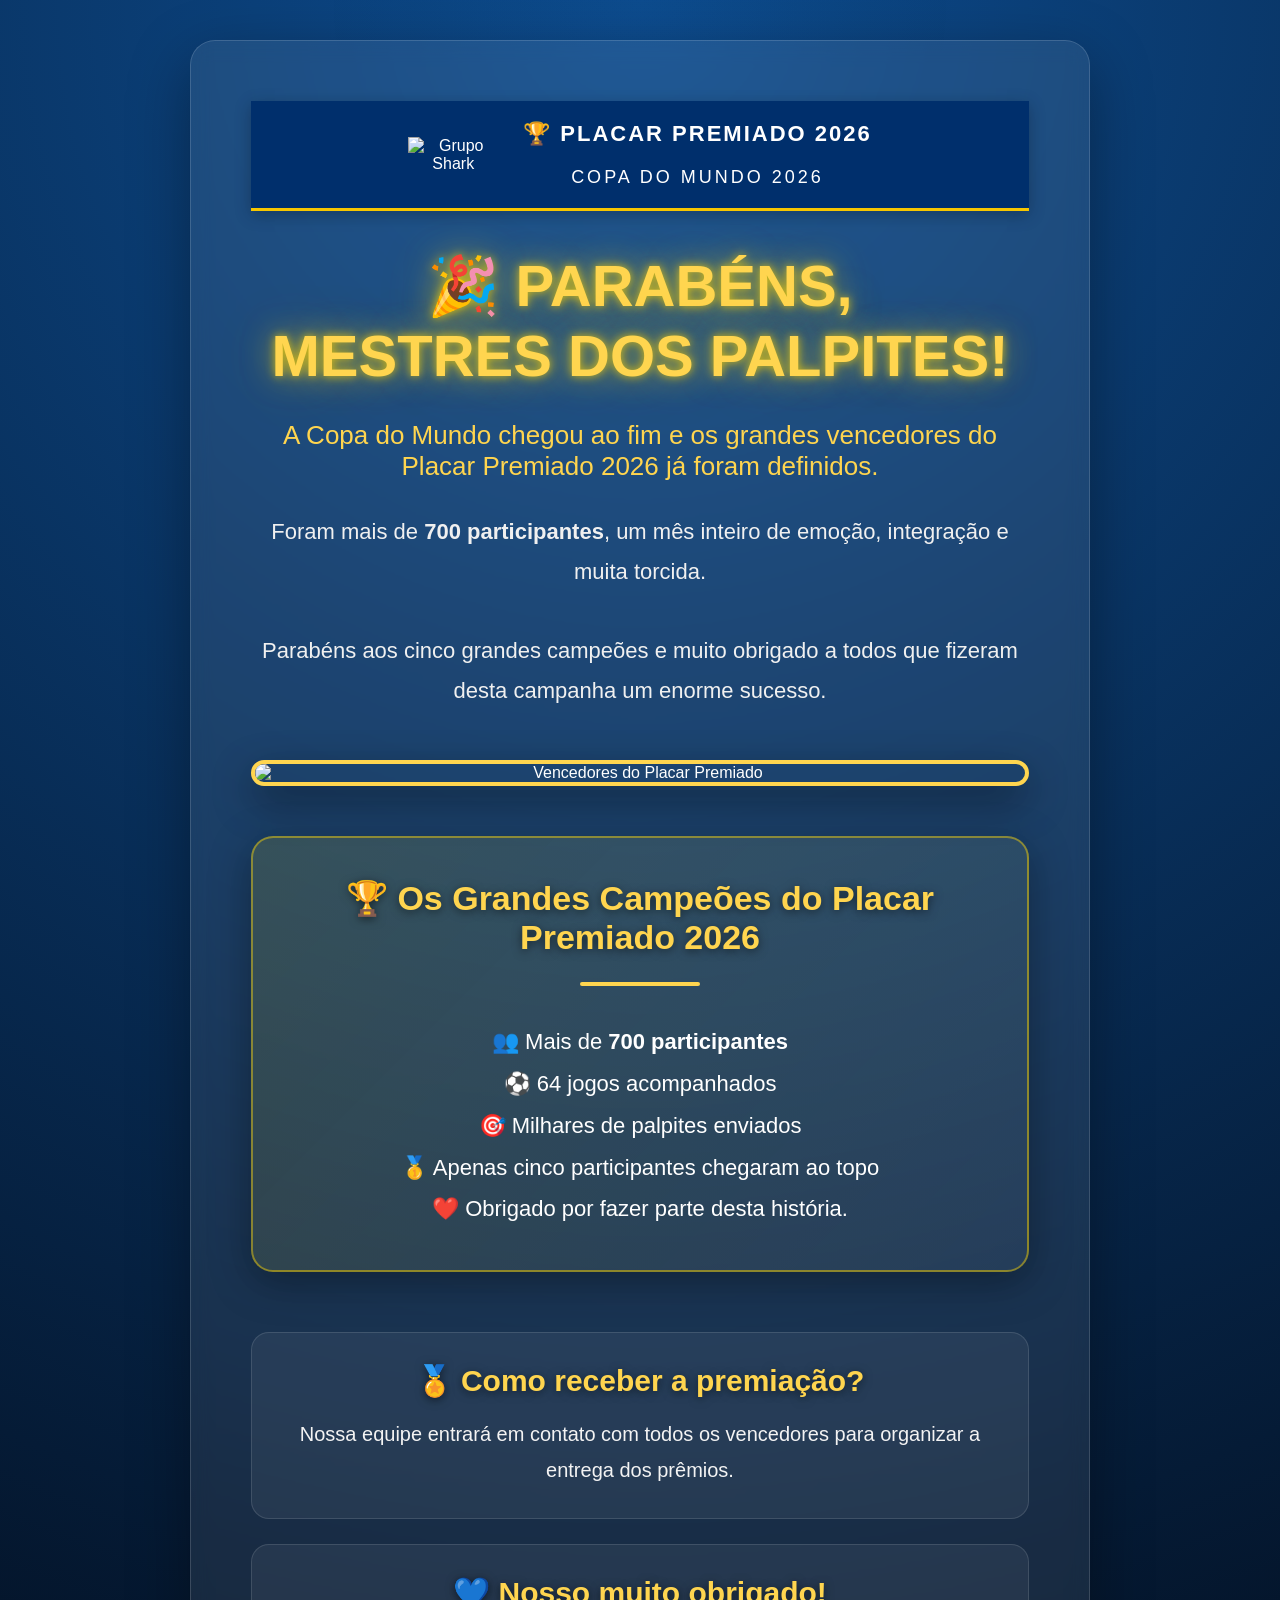
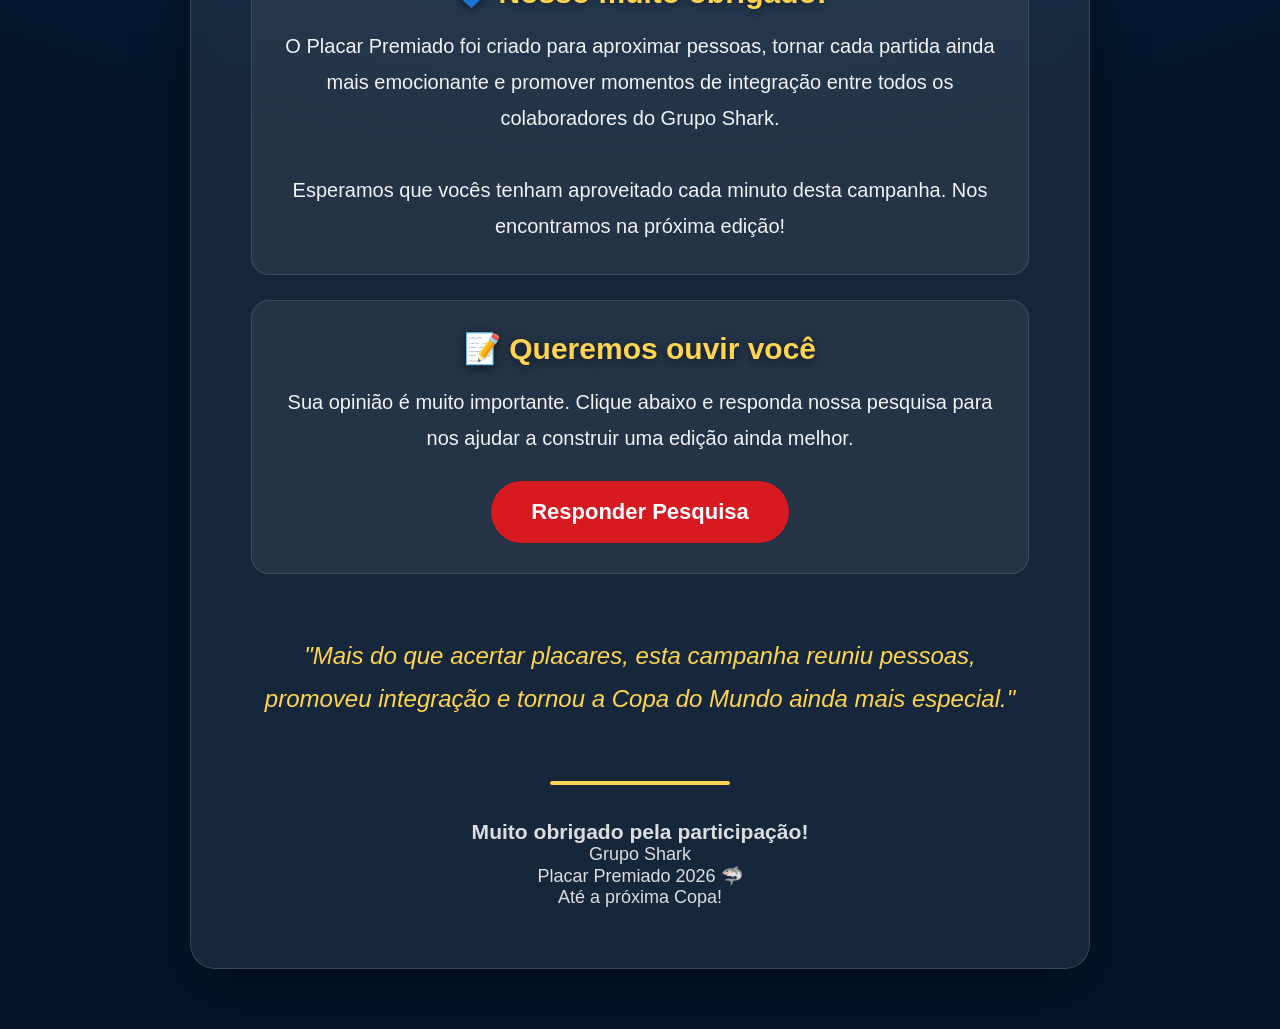
==== commit 69964f18: "Atualizar o index.html" ====
--- a/index.html
+++ b/index.html
@@ -21,9 +21,29 @@
 
     <div class="card">
 
-        <div class="copa">
-
-            🏆 PLACAR PREMIADO 2026
+        <div class="topo">
+
+            <img
+                src="img/logo-shark.png"
+                class="logoShark"
+                alt="Grupo Shark"
+            >
+
+            <div>
+
+                <div class="copa">
+
+                    🏆 PLACAR PREMIADO 2026
+
+                </div>
+
+                <div class="ano">
+
+                    COPA DO MUNDO 2026
+
+                </div>
+
+            </div>
 
         </div>
 
@@ -44,149 +64,193 @@
 
         <p class="texto">
 
-            Foram mais de <strong>700 participantes</strong> em um mês
-            de muita emoção, competição saudável e integração entre
-            todas as empresas do Grupo Shark.
+            Foram mais de <strong>700 participantes</strong>,
+            um mês inteiro de emoção, integração e muita torcida.
 
             <br><br>
 
-            Parabéns aos cinco grandes campeões e muito obrigado a todos
-            que fizeram parte desta campanha!
+            Parabéns aos cinco grandes campeões e muito obrigado
+            a todos que fizeram desta campanha um enorme sucesso.
 
         </p>
 
-<div class="fotoVencedores">
-
-    <img
-
-        src="img/vencedores2026.jpg"
-
-        alt="Vencedores do Placar Premiado 2026"
-
-    >
+        <div class="fotoVencedores">
+
+            <img
+
+                src="img/vencedores2026.jpg"
+
+                alt="Vencedores do Placar Premiado"
+
+            >
+
+        </div>
+
+        <div class="destaque">
+
+            <h2>
+
+                🏆 Os Grandes Campeões do Placar Premiado 2026
+
+            </h2>
+
+            <div class="linha"></div>
+
+            <p>
+
+                👥 Mais de <strong>700 participantes</strong>
+
+            </p>
+
+            <p>
+
+                ⚽ 64 jogos acompanhados
+
+            </p>
+
+            <p>
+
+                🎯 Milhares de palpites enviados
+
+            </p>
+
+            <p>
+
+                🥇 Apenas cinco participantes chegaram ao topo
+
+            </p>
+
+            <p>
+
+                ❤️ Obrigado por fazer parte desta história.
+
+            </p>
+
+        </div>
+
+        <div class="informacoes">
+
+            <div class="bloco">
+
+                <h2>
+
+                    🏅 Como receber a premiação?
+
+                </h2>
+
+                <p>
+
+                    Nossa equipe entrará em contato com todos os vencedores
+                    para organizar a entrega dos prêmios.
+
+                </p>
+
+            </div>
+
+            <div class="bloco">
+
+                <h2>
+
+                    💙 Nosso muito obrigado!
+
+                </h2>
+
+                <p>
+
+                    O Placar Premiado foi criado para aproximar pessoas,
+                    tornar cada partida ainda mais emocionante e promover
+                    momentos de integração entre todos os colaboradores
+                    do Grupo Shark.
+
+                    <br><br>
+
+                    Esperamos que vocês tenham aproveitado cada minuto
+                    desta campanha.
+
+                    Nos encontramos na próxima edição!
+
+                </p>
+
+            </div>
+
+            <div class="bloco">
+
+                <h2>
+
+                    📝 Queremos ouvir você
+
+                </h2>
+
+                <p>
+
+                    Sua opinião é muito importante.
+
+                    Clique abaixo e responda nossa pesquisa para nos ajudar
+                    a construir uma edição ainda melhor.
+
+                </p>
+
+                <a
+
+                    href="https://forms.gle/aRUSyw2j5bF3uCq7A"
+
+                    target="_blank"
+
+                    class="botao"
+
+                >
+
+                    Responder Pesquisa
+
+                </a>
+
+            </div>
+
+        </div>
+
+        <div class="fraseFinal">
+
+            "Mais do que acertar placares,
+            esta campanha reuniu pessoas,
+            promoveu integração e tornou
+            a Copa do Mundo ainda mais especial."
+
+        </div>
+
+        <footer>
+
+            <div class="linhaRodape"></div>
+
+            <h3>
+
+                Muito obrigado pela participação!
+
+            </h3>
+
+            <p>
+
+                Grupo Shark
+
+            </p>
+
+            <p>
+
+                Placar Premiado 2026 🦈
+
+            </p>
+
+            <p>
+
+                Até a próxima Copa!
+
+            </p>
+
+        </footer>
+
+    </div>
 
 </div>
 
-<div class="destaque">
-
-    <h2>
-
-        🏆 Os Grandes Campeões do Placar Premiado 2026
-
-    </h2>
-
-    <div class="linha"></div>
-
-    <p>
-
-        Mais de <strong>700 participantes</strong> aceitaram o desafio.
-
-    </p>
-
-    <p>
-
-        ⚽ 64 jogos disputados.
-
-    </p>
-
-    <p>
-
-        🎯 Milhares de palpites enviados.
-
-    </p>
-
-    <p>
-
-        🏅 Apenas <strong>5 vencedores</strong> chegaram ao topo.
-
-    </p>
-
-    <p>
-
-        ❤️ Obrigado a todos que fizeram desta campanha um grande sucesso!
-
-    </p>
-
-</div>
-
-<div class="informacoes">
-
-    <div class="bloco">
-
-        <h2>🏅 Como receber a premiação?</h2>
-
-        <p>
-
-            Nossa equipe interna entrará em contato com todos os vencedores
-            para alinhar a entrega dos respectivos prêmios.
-
-        </p>
-
-    </div>
-
-    <div class="bloco">
-
-        <h2>💙 Nosso muito obrigado!</h2>
-
-        <p>
-
-            O Placar Premiado 2026 foi muito mais do que uma competição.
-            Foi um momento de integração, diversão e torcida entre todos os
-            colaboradores do Grupo Shark.
-
-            <br><br>
-
-            Esperamos que vocês tenham aproveitado cada partida e que nos
-            encontremos novamente na próxima edição.
-
-        </p>
-
-    </div>
-
-    <div class="bloco">
-
-        <h2>📝 Queremos ouvir você</h2>
-
-        <p>
-
-            Sua opinião é muito importante para que possamos melhorar
-            as próximas campanhas.
-
-        </p>
-
-        <a
-
-            href="https://forms.gle/aRUSyw2j5bF3uCq7A"
-
-            target="_blank"
-
-            class="botao"
-
-        >
-
-            Responder Pesquisa
-
-        </a>
-
-    </div>
-
-</div>
-
-<footer>
-
-    <strong>Grupo Shark</strong>
-
-    <br>
-
-    Placar Premiado 2026 🦈
-
-</footer>
-
-    </div>
-
-</div>
-
-
 <script src="https://cdn.jsdelivr.net/npm/canvas-confetti@1.9.3/dist/confetti.browser.min.js"></script>
 
 <script>
--- a/style.css
+++ b/style.css
@@ -2148,4 +2148,126 @@
 
     }
 
+}
+
+.destaque{
+
+    margin:50px auto;
+
+    padding:40px;
+
+    max-width:820px;
+
+    background:linear-gradient(
+
+        135deg,
+
+        rgba(255,215,0,.12),
+
+        rgba(255,255,255,.05)
+
+    );
+
+    border:2px solid rgba(255,215,0,.45);
+
+    border-radius:22px;
+
+    text-align:center;
+
+    box-shadow:
+
+        0 10px 40px rgba(0,0,0,.35);
+
+}
+
+.destaque h2{
+
+    color:#FFD54F;
+
+    font-size:34px;
+
+    margin-bottom:20px;
+
+}
+
+.destaque p{
+
+    font-size:22px;
+
+    line-height:1.9;
+
+    color:#fff;
+
+}
+
+.linha{
+
+    width:120px;
+
+    height:4px;
+
+    background:#FFD54F;
+
+    margin:25px auto 35px;
+
+    border-radius:10px;
+
+}
+
+.topo{
+
+    display:flex;
+
+    justify-content:center;
+
+    align-items:center;
+
+    gap:25px;
+
+    margin-bottom:40px;
+
+}
+
+.logoShark{
+
+    width:90px;
+
+}
+
+.ano{
+
+    color:#ddd;
+
+    font-size:18px;
+
+    letter-spacing:3px;
+
+}
+
+.fraseFinal{
+
+    margin-top:60px;
+
+    font-size:24px;
+
+    line-height:1.8;
+
+    font-style:italic;
+
+    color:#FFD54F;
+
+}
+
+.linhaRodape{
+
+    width:180px;
+
+    height:4px;
+
+    background:#FFD54F;
+
+    margin:0 auto 35px;
+
+    border-radius:20px;
+
 }
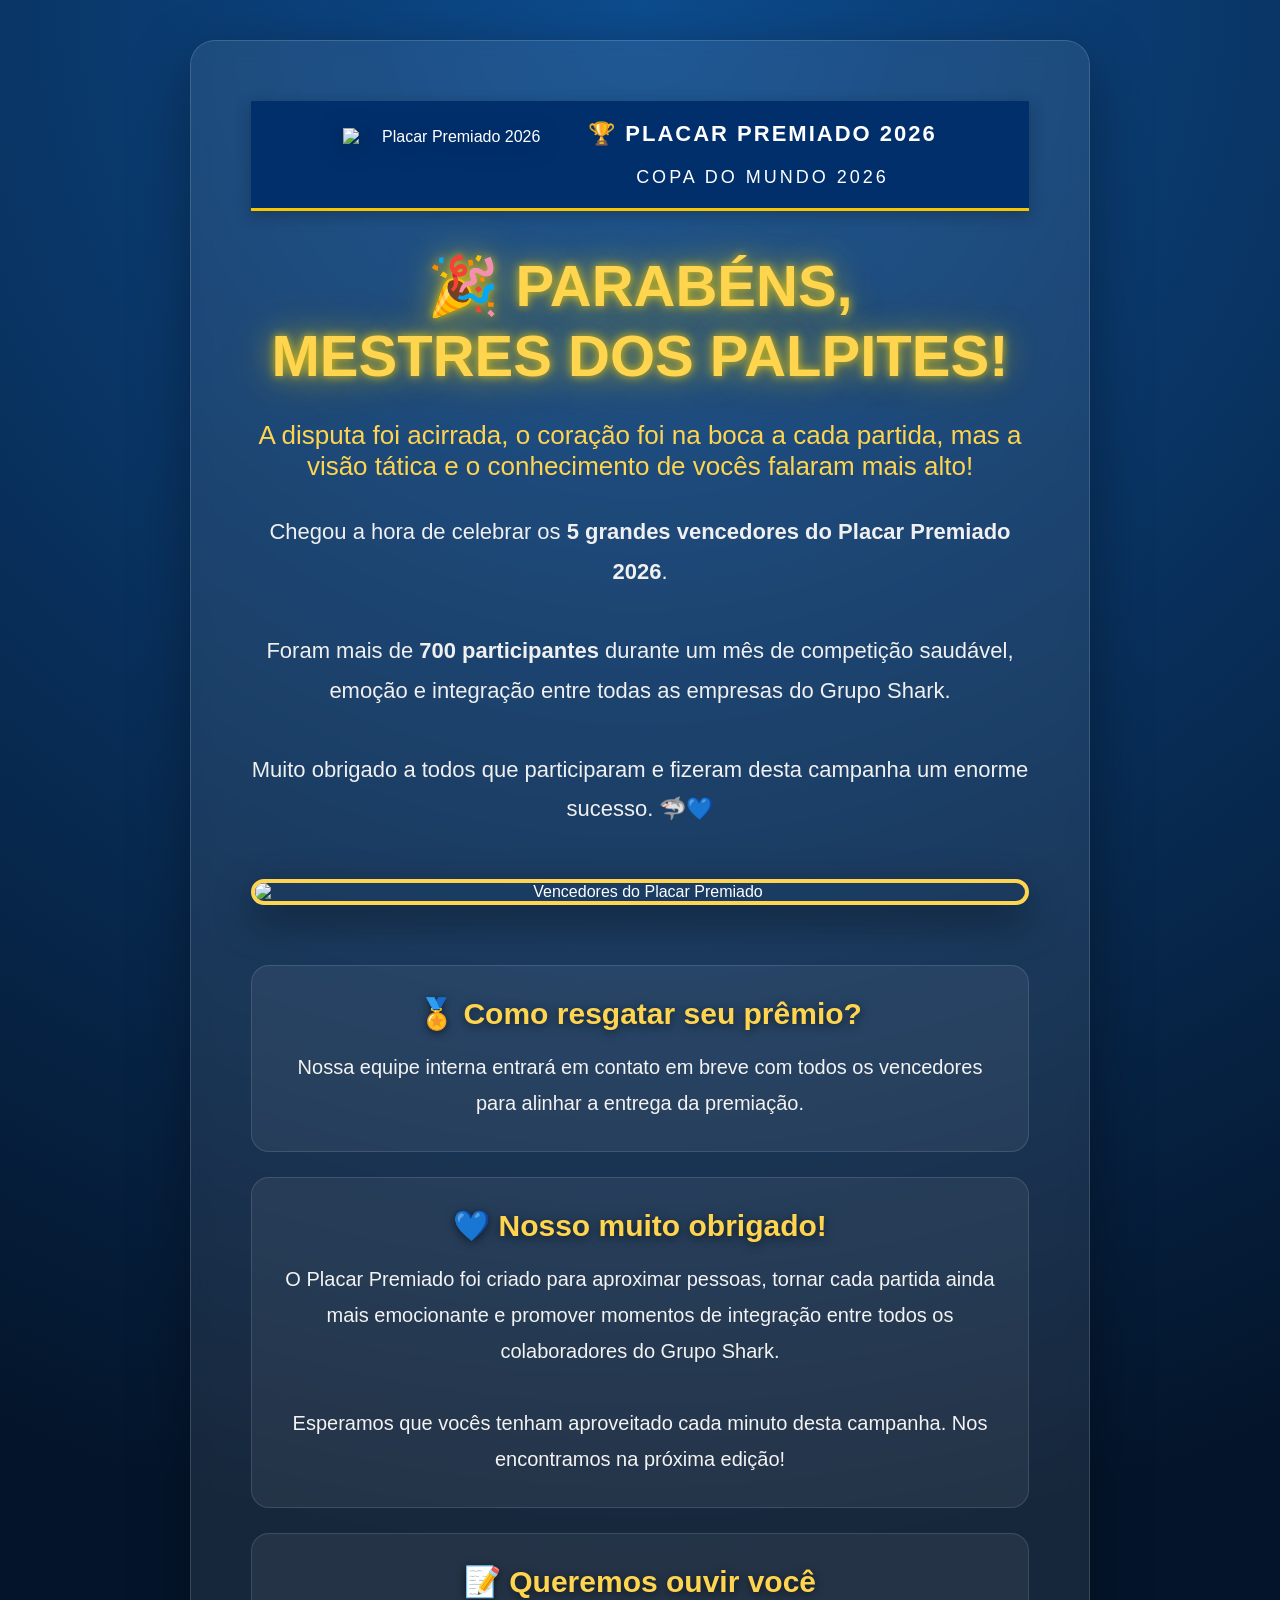
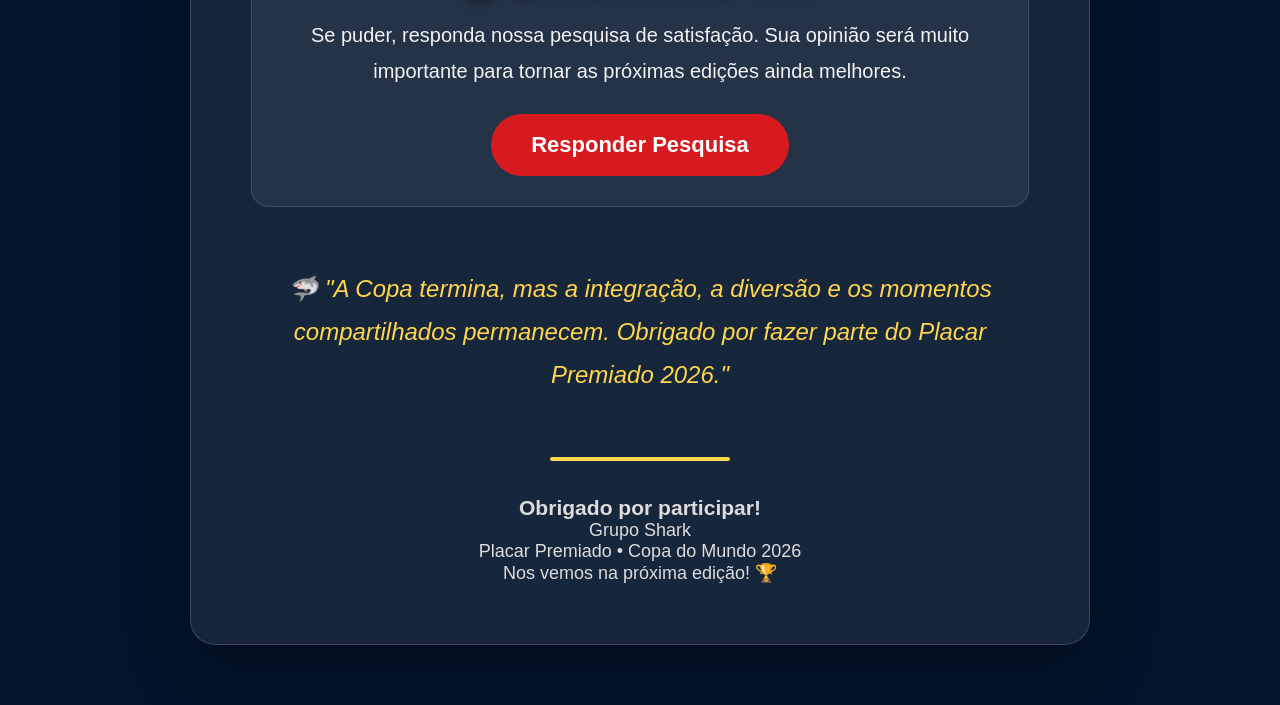
==== commit 22817bf2: "Atualizar o index.html" ====
--- a/index.html
+++ b/index.html
@@ -24,128 +24,94 @@
         <div class="topo">
 
             <img
-                src="img/logo-shark.png"
-                class="logoShark"
-                alt="Grupo Shark"
+    src="https://drive.google.com/thumbnail?id=1dSbD1bad7ku-d9VajARkUFdDVDX4SLc_&sz=w1000"
+    class="hero-logo"
+    alt="Placar Premiado 2026"
+>
+
+            <div>
+
+                <div class="copa">
+
+                    🏆 PLACAR PREMIADO 2026
+
+                </div>
+
+                <div class="ano">
+
+                    COPA DO MUNDO 2026
+
+                </div>
+
+            </div>
+
+        </div>
+
+<h1>
+
+    🎉 PARABÉNS,<br>
+
+    MESTRES DOS PALPITES!
+
+</h1>
+
+<p class="subtitulo">
+
+    A disputa foi acirrada, o coração foi na boca a cada partida,
+    mas a visão tática e o conhecimento de vocês falaram mais alto!
+
+</p>
+
+<p class="texto">
+
+    Chegou a hora de celebrar os <strong>5 grandes vencedores do
+    Placar Premiado 2026</strong>.
+
+    <br><br>
+
+    Foram mais de <strong>700 participantes</strong> durante um mês de
+    competição saudável, emoção e integração entre todas as empresas do
+    Grupo Shark.
+
+    <br><br>
+
+    Muito obrigado a todos que participaram e fizeram desta campanha um
+    enorme sucesso. 🦈💙
+
+</p>
+
+        <div class="fotoVencedores">
+
+            <img
+
+                src="img/vencedores2026.jpg"
+
+                alt="Vencedores do Placar Premiado"
+
             >
 
-            <div>
-
-                <div class="copa">
-
-                    🏆 PLACAR PREMIADO 2026
-
-                </div>
-
-                <div class="ano">
-
-                    COPA DO MUNDO 2026
-
-                </div>
-
-            </div>
-
         </div>
 
-        <h1>
-
-            🎉 PARABÉNS,<br>
-
-            MESTRES DOS PALPITES!
-
-        </h1>
-
-        <p class="subtitulo">
-
-            A Copa do Mundo chegou ao fim e os grandes vencedores do
-            Placar Premiado 2026 já foram definidos.
-
-        </p>
-
-        <p class="texto">
-
-            Foram mais de <strong>700 participantes</strong>,
-            um mês inteiro de emoção, integração e muita torcida.
-
-            <br><br>
-
-            Parabéns aos cinco grandes campeões e muito obrigado
-            a todos que fizeram desta campanha um enorme sucesso.
-
-        </p>
-
-        <div class="fotoVencedores">
-
-            <img
-
-                src="img/vencedores2026.jpg"
-
-                alt="Vencedores do Placar Premiado"
-
-            >
-
-        </div>
-
-        <div class="destaque">
-
-            <h2>
-
-                🏆 Os Grandes Campeões do Placar Premiado 2026
-
-            </h2>
-
-            <div class="linha"></div>
-
-            <p>
-
-                👥 Mais de <strong>700 participantes</strong>
-
-            </p>
-
-            <p>
-
-                ⚽ 64 jogos acompanhados
-
-            </p>
-
-            <p>
-
-                🎯 Milhares de palpites enviados
-
-            </p>
-
-            <p>
-
-                🥇 Apenas cinco participantes chegaram ao topo
-
-            </p>
-
-            <p>
-
-                ❤️ Obrigado por fazer parte desta história.
-
-            </p>
-
-        </div>
+        
 
         <div class="informacoes">
 
             <div class="bloco">
 
-                <h2>
-
-                    🏅 Como receber a premiação?
-
-                </h2>
-
-                <p>
-
-                    Nossa equipe entrará em contato com todos os vencedores
-                    para organizar a entrega dos prêmios.
-
-                </p>
-
-            </div>
+    <h2>
+
+        🏅 Como resgatar seu prêmio?
+
+    </h2>
+
+    <p>
+
+        Nossa equipe interna entrará em contato em breve com todos os
+        vencedores para alinhar a entrega da premiação.
+
+    </p>
+
+</div>
 
             <div class="bloco">
 
@@ -183,10 +149,9 @@
 
                 <p>
 
-                    Sua opinião é muito importante.
-
-                    Clique abaixo e responda nossa pesquisa para nos ajudar
-                    a construir uma edição ainda melhor.
+                    Se puder, responda nossa pesquisa de satisfação.
+        Sua opinião será muito importante para tornar as próximas
+        edições ainda melhores.
 
                 </p>
 
@@ -210,42 +175,41 @@
 
         <div class="fraseFinal">
 
-            "Mais do que acertar placares,
-            esta campanha reuniu pessoas,
-            promoveu integração e tornou
-            a Copa do Mundo ainda mais especial."
-
-        </div>
+    🦈 "A Copa termina, mas a integração, a diversão e os momentos
+    compartilhados permanecem. Obrigado por fazer parte do
+    Placar Premiado 2026."
+
+</div>
 
         <footer>
 
-            <div class="linhaRodape"></div>
-
-            <h3>
-
-                Muito obrigado pela participação!
-
-            </h3>
-
-            <p>
-
-                Grupo Shark
-
-            </p>
-
-            <p>
-
-                Placar Premiado 2026 🦈
-
-            </p>
-
-            <p>
-
-                Até a próxima Copa!
-
-            </p>
-
-        </footer>
+    <div class="linhaRodape"></div>
+
+    <h3>
+
+        Obrigado por participar!
+
+    </h3>
+
+    <p>
+
+        Grupo Shark
+
+    </p>
+
+    <p>
+
+        Placar Premiado • Copa do Mundo 2026
+
+    </p>
+
+    <p>
+
+        Nos vemos na próxima edição! 🏆
+
+    </p>
+
+</footer>
 
     </div>
 
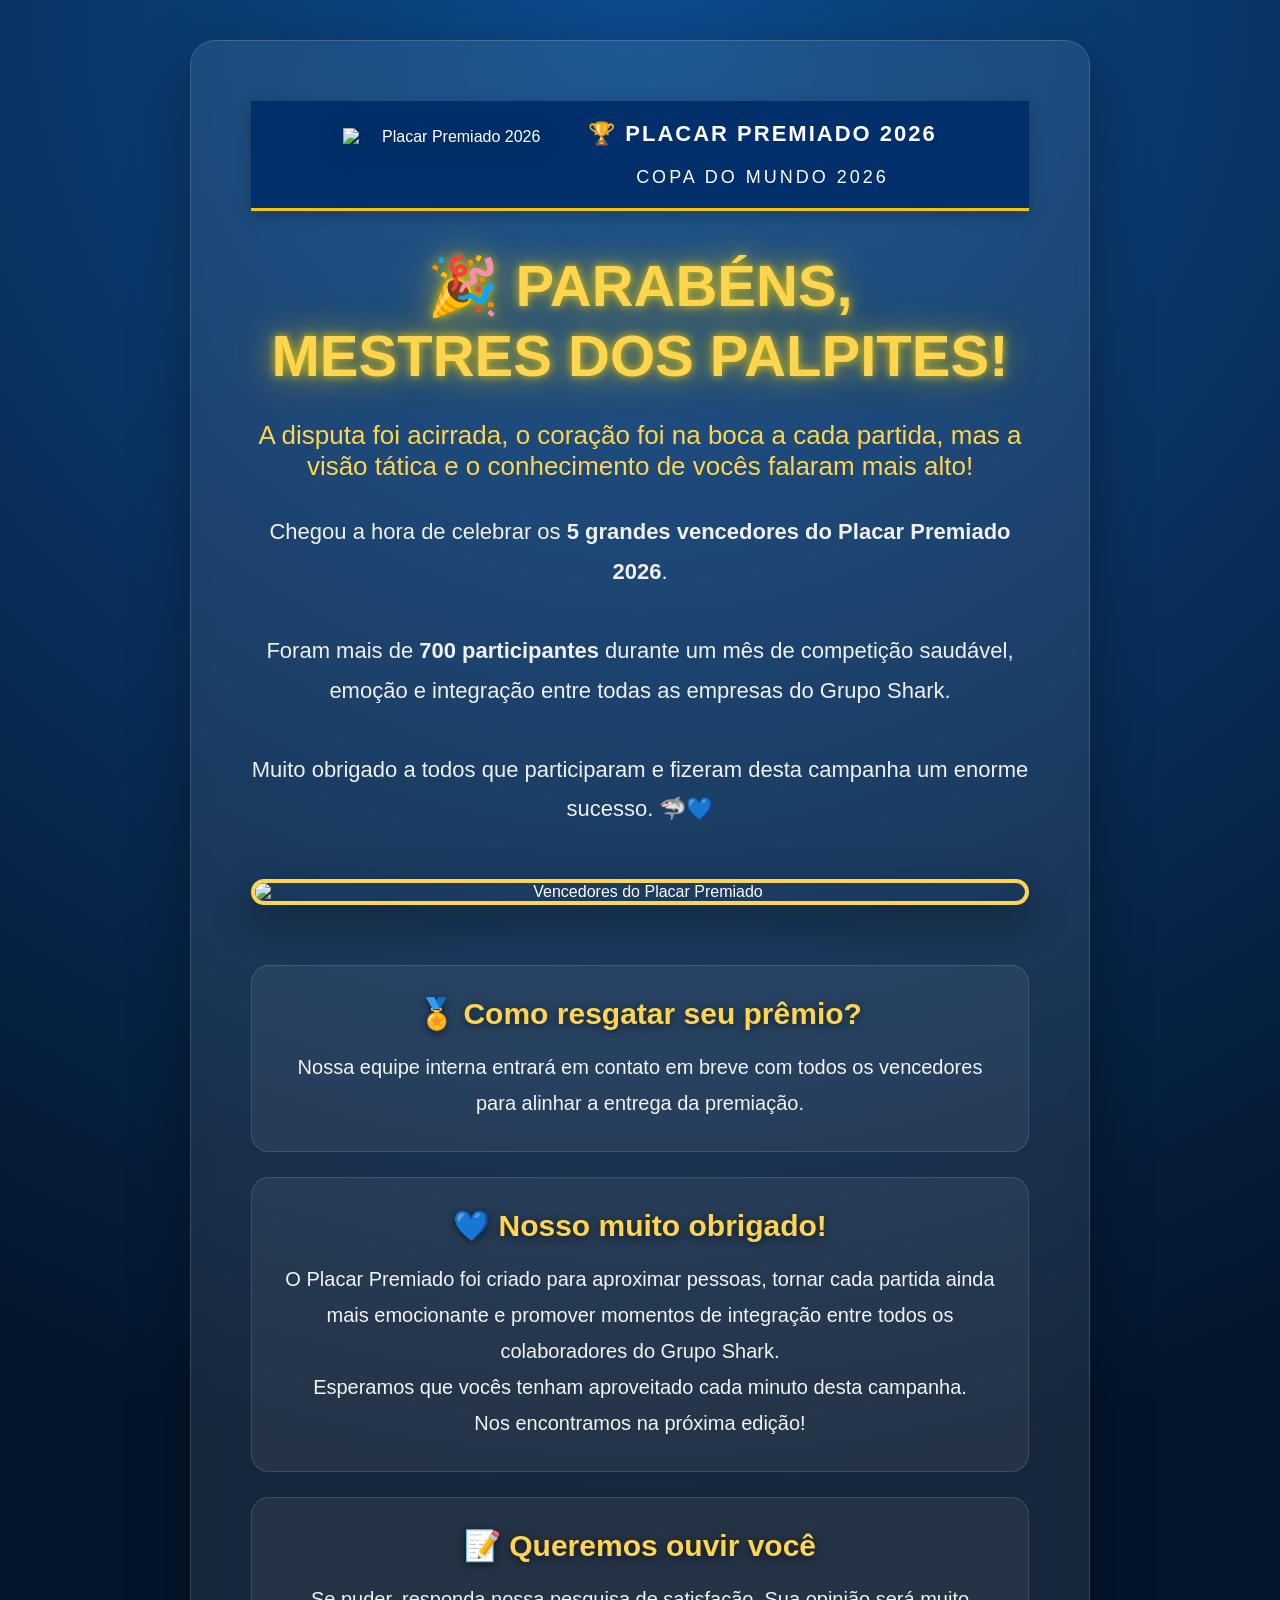
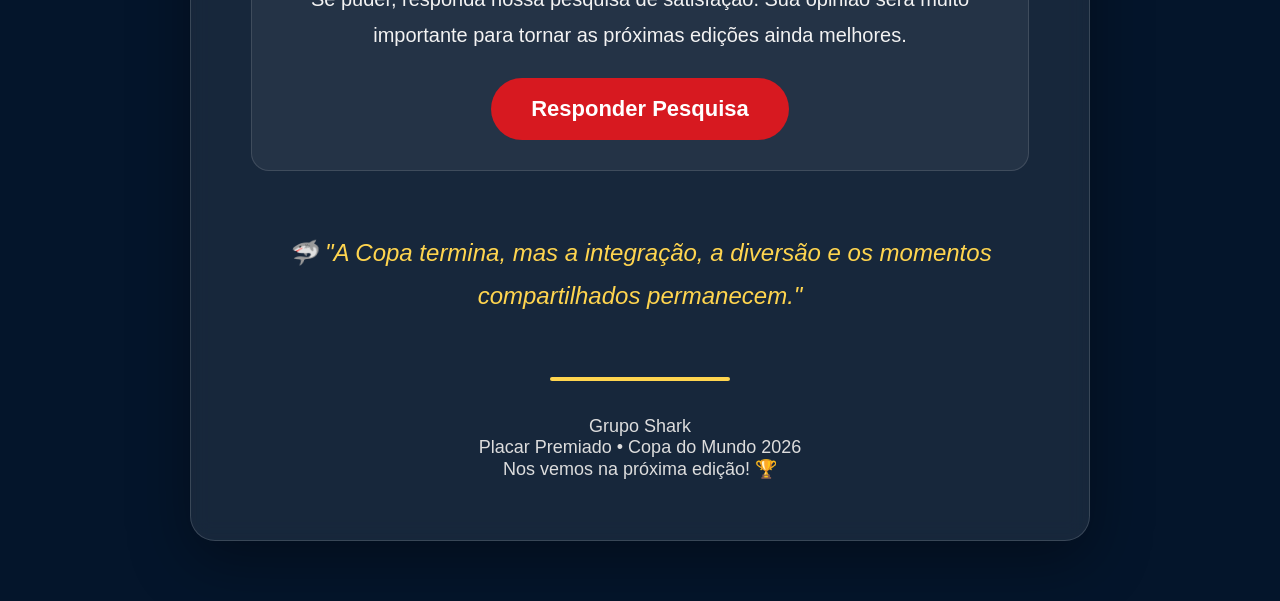
==== commit 6fb2ad9b: "Atualizar o index.html" ====
--- a/index.html
+++ b/index.html
@@ -128,10 +128,11 @@
                     momentos de integração entre todos os colaboradores
                     do Grupo Shark.
 
-                    <br><br>
+                    <br>
 
                     Esperamos que vocês tenham aproveitado cada minuto
                     desta campanha.
+                    <br>
 
                     Nos encontramos na próxima edição!
 
@@ -176,8 +177,7 @@
         <div class="fraseFinal">
 
     🦈 "A Copa termina, mas a integração, a diversão e os momentos
-    compartilhados permanecem. Obrigado por fazer parte do
-    Placar Premiado 2026."
+    compartilhados permanecem."
 
 </div>
 
@@ -185,12 +185,6 @@
 
     <div class="linhaRodape"></div>
 
-    <h3>
-
-        Obrigado por participar!
-
-    </h3>
-
     <p>
 
         Grupo Shark
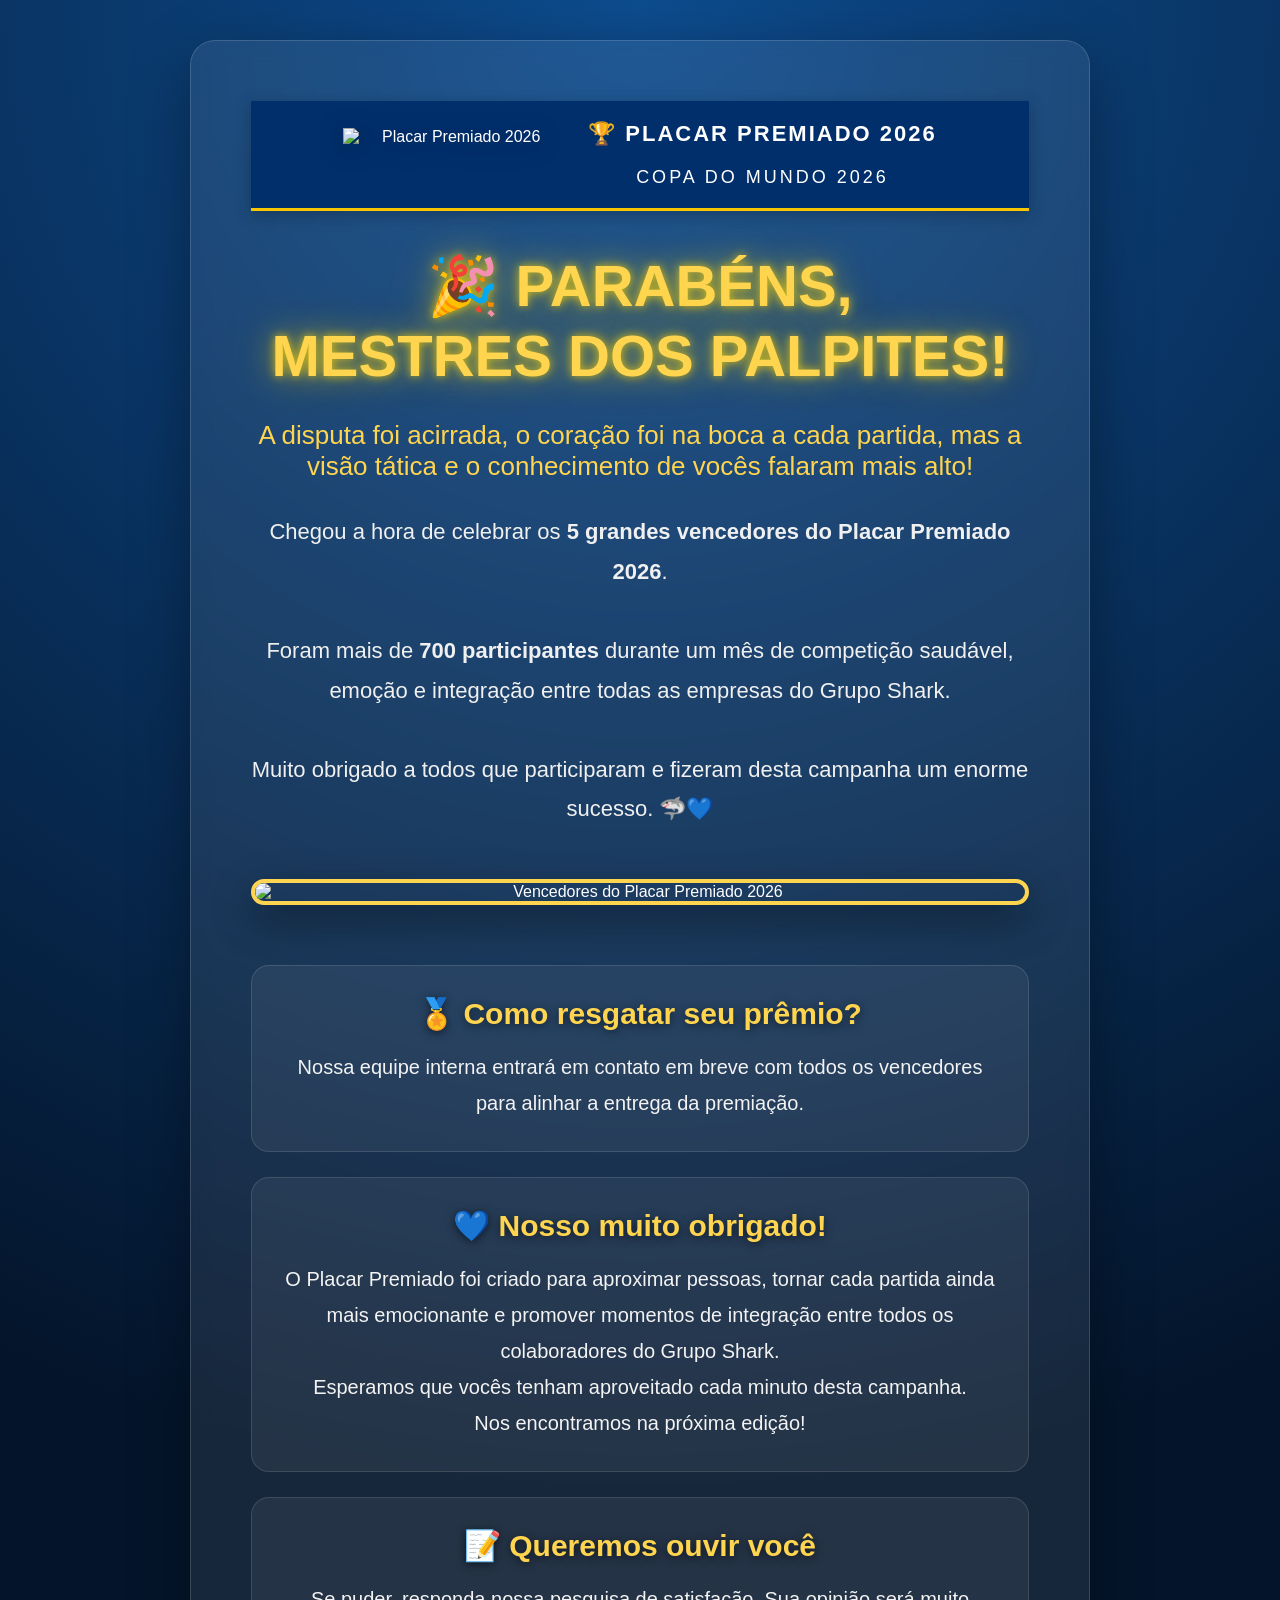
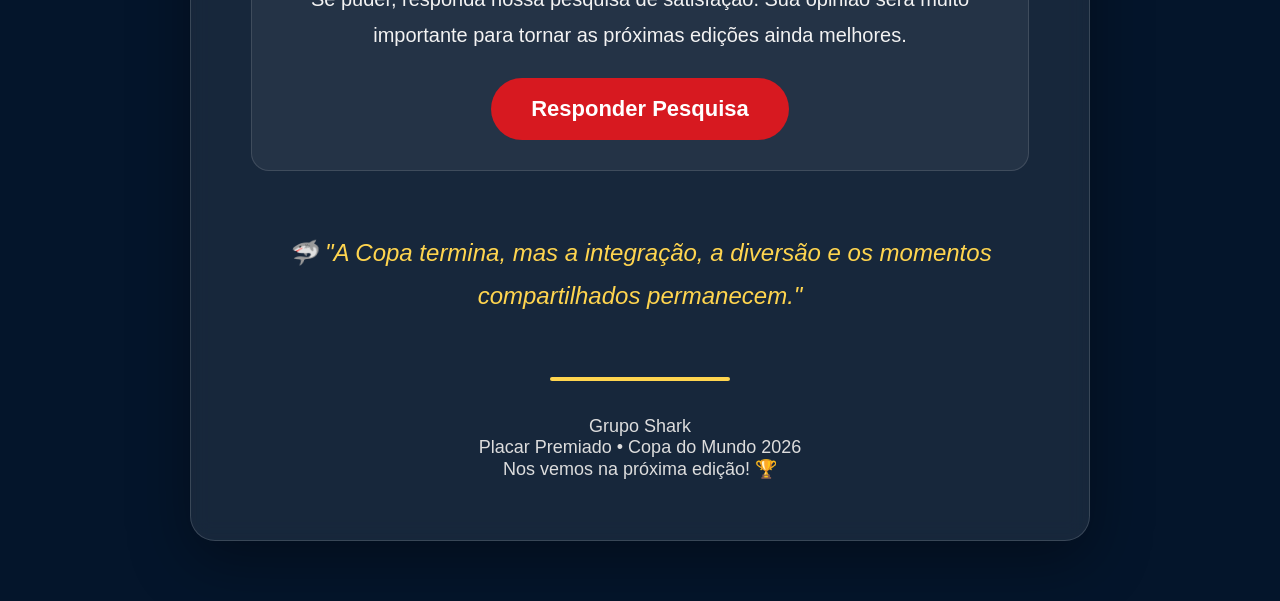
==== commit be27713b: "Atualizar o index.html" ====
--- a/index.html
+++ b/index.html
@@ -82,15 +82,12 @@
 
         <div class="fotoVencedores">
 
-            <img
-
-                src="img/vencedores2026.jpg"
-
-                alt="Vencedores do Placar Premiado"
-
-            >
-
-        </div>
+    <img
+        src="https://drive.google.com/thumbnail?id=1y7XY736ZsuBQjB0JTETGCdKp5-L5-48Y&sz=w2000"
+        alt="Vencedores do Placar Premiado 2026"
+    >
+
+</div>
 
         
 
